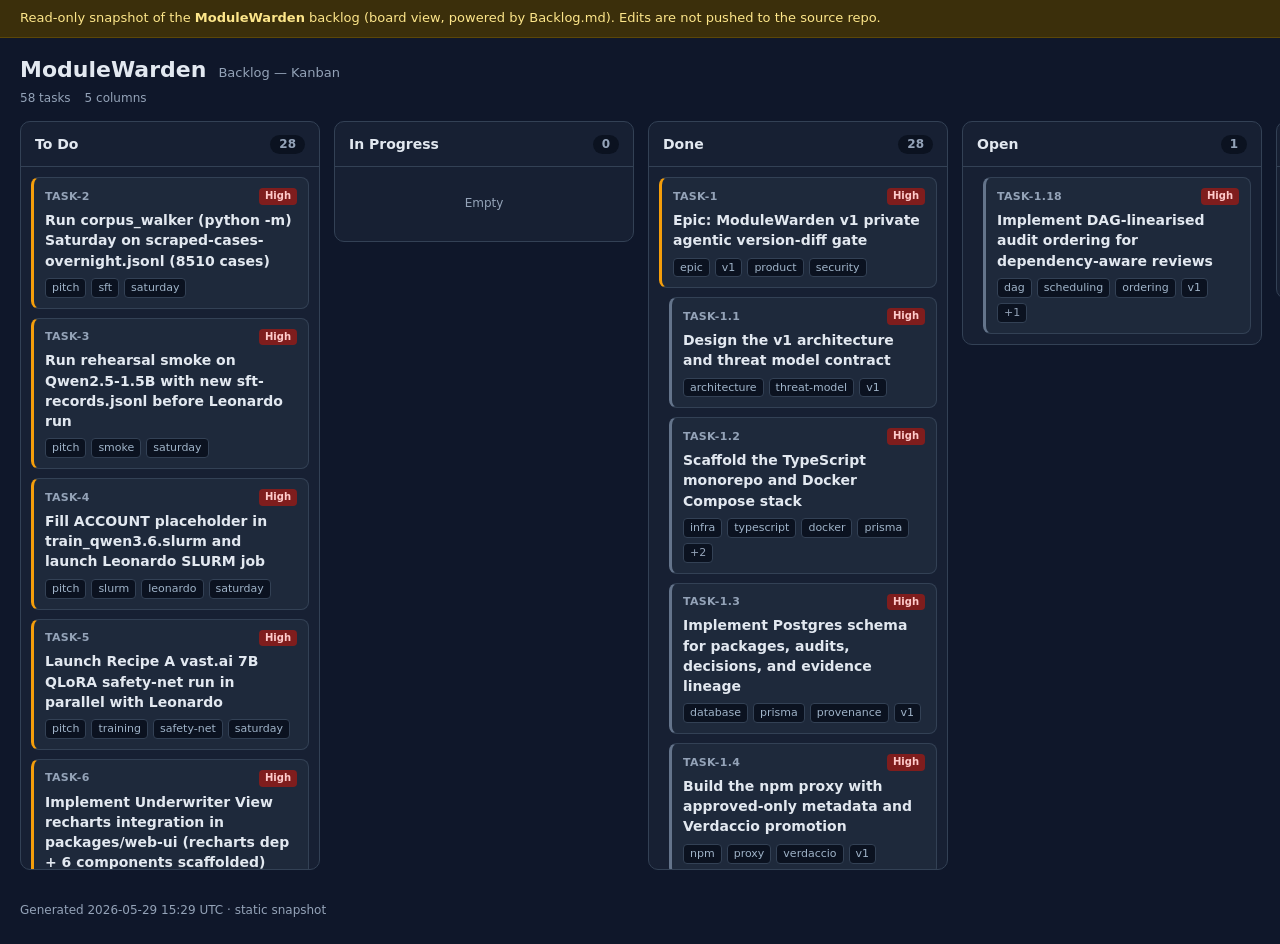
==== board/index.html @ 330437aa "add: ModuleWarden backlog board (static Kanban snapshot)" ====
<!DOCTYPE html>
<html lang="en"><head>
<meta charset="utf-8"/>
<meta name="viewport" content="width=device-width, initial-scale=1"/>
<meta name="robots" content="noindex, nofollow"/>
<title>ModuleWarden — Backlog Board</title>
<style>
  :root{--bg:#0f172a;--panel:#1e293b;--panel2:#172033;--line:#334155;--txt:#e2e8f0;--muted:#94a3b8;--accent:#f59e0b}
  *{box-sizing:border-box}
  body{margin:0;background:var(--bg);color:var(--txt);font:14px/1.45 ui-sans-serif,system-ui,-apple-system,Segoe UI,Roboto,sans-serif}
  .banner{background:#3b2f0b;color:#fde68a;border-bottom:1px solid #5b4708;padding:9px 20px;font-size:13px}
  .top{display:flex;align-items:baseline;gap:12px;padding:16px 20px 4px}
  .top h1{font-size:22px;margin:0;font-weight:800}
  .top .sub{color:var(--muted);font-size:13px}
  .bar{display:flex;gap:14px;color:var(--muted);font-size:12px;padding:0 20px 14px}
  .board{display:flex;gap:14px;padding:0 20px 28px;align-items:flex-start;overflow-x:auto}
  .col{background:var(--panel2);border:1px solid var(--line);border-radius:10px;min-width:300px;max-width:340px;flex:1}
  .col-h{display:flex;justify-content:space-between;align-items:center;padding:12px 14px;font-weight:700;border-bottom:1px solid var(--line)}
  .col-h .count{background:#0b1220;color:var(--muted);border-radius:999px;padding:1px 9px;font-size:12px;font-weight:600}
  .col-body{padding:10px;display:flex;flex-direction:column;gap:9px;max-height:78vh;overflow-y:auto}
  .card{background:var(--panel);border:1px solid var(--line);border-left:3px solid var(--accent);border-radius:8px;padding:10px 11px}
  .card.sub{border-left-color:#64748b;margin-left:10px}
  .card-top{display:flex;justify-content:space-between;align-items:center;margin-bottom:5px}
  .tid{color:var(--muted);font-size:11px;font-weight:700;letter-spacing:.3px}
  .pri{font-size:10px;text-transform:capitalize;border-radius:4px;padding:1px 6px;font-weight:700}
  .p-high{background:#7f1d1d;color:#fecaca}.p-med{background:#78350f;color:#fde68a}.p-low{background:#1e3a5f;color:#bfdbfe}
  .ctitle{font-weight:600;margin-bottom:7px}
  .meta{display:flex;flex-wrap:wrap;gap:5px;align-items:center}
  .tag{background:#0b1220;color:#9fb3c8;border:1px solid var(--line);border-radius:4px;padding:1px 6px;font-size:11px}
  .tag.more{color:var(--muted)}
  .who{margin-left:auto;color:#7dd3fc;font-size:11px}
  .empty{color:var(--muted);text-align:center;padding:18px 0;font-size:12px}
  footer{color:var(--muted);font-size:12px;padding:4px 20px 24px}
</style></head>
<body>
  <div class="banner">Read-only snapshot of the <b>ModuleWarden</b> backlog (board view, powered by Backlog.md). Edits are not pushed to the source repo.</div>
  <div class="top"><h1>ModuleWarden</h1><span class="sub">Backlog &mdash; Kanban</span></div>
  <div class="bar"><span>58 tasks</span><span>5 columns</span></div>
  <div class="board">
    <section class="col">
      <header class="col-h"><span>To Do</span><span class="count">28</span></header>
      <div class="col-body">
  <div class="card">
    <div class="card-top"><span class="tid">TASK-2</span><span class="pri p-high">high</span></div>
    <div class="ctitle">Run corpus_walker (python -m) Saturday on scraped-cases-overnight.jsonl (8510 cases)</div>
    <div class="meta">
      <span class="tag">pitch</span><span class="tag">sft</span><span class="tag">saturday</span>
      
      
    </div>
  </div>
  <div class="card">
    <div class="card-top"><span class="tid">TASK-3</span><span class="pri p-high">high</span></div>
    <div class="ctitle">Run rehearsal smoke on Qwen2.5-1.5B with new sft-records.jsonl before Leonardo run</div>
    <div class="meta">
      <span class="tag">pitch</span><span class="tag">smoke</span><span class="tag">saturday</span>
      
      
    </div>
  </div>
  <div class="card">
    <div class="card-top"><span class="tid">TASK-4</span><span class="pri p-high">high</span></div>
    <div class="ctitle">Fill ACCOUNT placeholder in train_qwen3.6.slurm and launch Leonardo SLURM job</div>
    <div class="meta">
      <span class="tag">pitch</span><span class="tag">slurm</span><span class="tag">leonardo</span><span class="tag">saturday</span>
      
      
    </div>
  </div>
  <div class="card">
    <div class="card-top"><span class="tid">TASK-5</span><span class="pri p-high">high</span></div>
    <div class="ctitle">Launch Recipe A vast.ai 7B QLoRA safety-net run in parallel with Leonardo</div>
    <div class="meta">
      <span class="tag">pitch</span><span class="tag">training</span><span class="tag">safety-net</span><span class="tag">saturday</span>
      
      
    </div>
  </div>
  <div class="card">
    <div class="card-top"><span class="tid">TASK-6</span><span class="pri p-high">high</span></div>
    <div class="ctitle">Implement Underwriter View recharts integration in packages/web-ui (recharts dep + 6 components scaffolded)</div>
    <div class="meta">
      <span class="tag">pitch</span><span class="tag">web-ui</span><span class="tag">recharts</span><span class="tag">saturday</span>
      
      
    </div>
  </div>
  <div class="card">
    <div class="card-top"><span class="tid">TASK-7</span><span class="pri p-high">high</span></div>
    <div class="ctitle">Record 60-second backup demo video per finetune/python/pitch/video-script.md</div>
    <div class="meta">
      <span class="tag">pitch</span><span class="tag">demo</span><span class="tag">video</span><span class="tag">saturday</span>
      
      
    </div>
  </div>
  <div class="card">
    <div class="card-top"><span class="tid">TASK-8</span><span class="pri p-high">high</span></div>
    <div class="ctitle">Execute finetune/python/pitch/preflight-checklist.md Saturday night and Sunday morning</div>
    <div class="meta">
      <span class="tag">pitch</span><span class="tag">preflight</span><span class="tag">sunday</span>
      
      
    </div>
  </div>
  <div class="card">
    <div class="card-top"><span class="tid">TASK-9</span><span class="pri p-high">high</span></div>
    <div class="ctitle">Apply UNIQA case-reveal reframe after Friday 20:30 brief drop</div>
    <div class="meta">
      <span class="tag">pitch</span><span class="tag">uniqa</span><span class="tag">case-reveal</span><span class="tag">friday</span>
      
      
    </div>
  </div>
  <div class="card">
    <div class="card-top"><span class="tid">TASK-10</span><span class="pri p-high">high</span></div>
    <div class="ctitle">Set GITHUB_TOKEN in .env to raise scraper rate limit to 5000/hr</div>
    <div class="meta">
      <span class="tag">finetune</span><span class="tag">scraper</span><span class="tag">pat</span>
      
      
    </div>
  </div>
  <div class="card">
    <div class="card-top"><span class="tid">TASK-11</span><span class="pri p-high">high</span></div>
    <div class="ctitle">Run expanded scrape overnight Friday with max-pages 30</div>
    <div class="meta">
      <span class="tag">finetune</span><span class="tag">scraper</span><span class="tag">friday-overnight</span>
      
      
    </div>
  </div>
  <div class="card">
    <div class="card-top"><span class="tid">TASK-12</span><span class="pri p-high">high</span></div>
    <div class="ctitle">Pull scraped-cases.npm-enriched.jsonl from Nextcloud before Saturday walker</div>
    <div class="meta">
      <span class="tag">finetune</span><span class="tag">nextcloud</span><span class="tag">saturday-morning</span>
      
      
    </div>
  </div>
  <div class="card">
    <div class="card-top"><span class="tid">TASK-13</span><span class="pri p-high">high</span></div>
    <div class="ctitle">Seed 20 benign npm packages via finetune/python/data/benign-packages/seed.sh (unblocks synthetic track)</div>
    <div class="meta">
      <span class="tag">finetune</span><span class="tag">synthetic</span><span class="tag">benign-baseline</span><span class="tag">saturday-morning</span>
      
      
    </div>
  </div>
  <div class="card">
    <div class="card-top"><span class="tid">TASK-14</span><span class="pri p-med">medium</span></div>
    <div class="ctitle">Push benign-packages-seed.tar.gz + sft-records.jsonl to Nextcloud</div>
    <div class="meta">
      <span class="tag">finetune</span><span class="tag">nextcloud</span><span class="tag">saturday</span>
      
      
    </div>
  </div>
  <div class="card">
    <div class="card-top"><span class="tid">TASK-15</span><span class="pri p-med">medium</span></div>
    <div class="ctitle">Build sample-bad-deps Docker image and run gate verification test</div>
    <div class="meta">
      <span class="tag">finetune</span><span class="tag">sample-project</span><span class="tag">gate-verification</span>
      
      
    </div>
  </div>
  <div class="card">
    <div class="card-top"><span class="tid">TASK-16</span><span class="pri p-high">high</span></div>
    <div class="ctitle">Run select-golden-cases.mjs with target 150 max-per-cwe 8 before walker</div>
    <div class="meta">
      <span class="tag">finetune</span><span class="tag">golden-selection</span><span class="tag">saturday-morning</span>
      
      
    </div>
  </div>
  <div class="card">
    <div class="card-top"><span class="tid">TASK-17</span><span class="pri p-med">medium</span></div>
    <div class="ctitle">Pre-download tarballs for golden cases to prevent walker registry stalls</div>
    <div class="meta">
      <span class="tag">finetune</span><span class="tag">walker</span><span class="tag">tarball-cache</span><span class="tag">saturday-morning</span>
      
      
    </div>
  </div>
  <div class="card">
    <div class="card-top"><span class="tid">TASK-18</span><span class="pri p-med">medium</span></div>
    <div class="ctitle">Build finetune/scripts/build-dossiers.mjs per Andreas high-level-plan Step 2</div>
    <div class="meta">
      <span class="tag">finetune</span><span class="tag">andreas-plan</span><span class="tag">mjs-pipeline</span>
      
      
    </div>
  </div>
  <div class="card">
    <div class="card-top"><span class="tid">TASK-19</span><span class="pri p-med">medium</span></div>
    <div class="ctitle">Build finetune/scripts/validate-audit-report.mjs per Andreas high-level-plan Step 4</div>
    <div class="meta">
      <span class="tag">finetune</span><span class="tag">andreas-plan</span><span class="tag">mjs-pipeline</span>
      
      
    </div>
  </div>
  <div class="card">
    <div class="card-top"><span class="tid">TASK-20</span><span class="pri p-med">medium</span></div>
    <div class="ctitle">Build finetune/scripts/build-sft-records.mjs per Andreas high-level-plan Step 5</div>
    <div class="meta">
      <span class="tag">finetune</span><span class="tag">andreas-plan</span><span class="tag">mjs-pipeline</span>
      
      
    </div>
  </div>
  <div class="card">
    <div class="card-top"><span class="tid">TASK-21</span><span class="pri p-med">medium</span></div>
    <div class="ctitle">Integrate Semgrep + OSV-Scanner + TruffleHog + Syft/Grype into dossier evidence pipeline</div>
    <div class="meta">
      <span class="tag">finetune</span><span class="tag">evidence</span><span class="tag">external-tools</span>
      
      
    </div>
  </div>
  <div class="card">
    <div class="card-top"><span class="tid">TASK-30</span><span class="pri p-high">high</span></div>
    <div class="ctitle">Epic: Security and code quality audit remediation</div>
    <div class="meta">
      <span class="tag">epic</span><span class="tag">security</span><span class="tag">quality</span><span class="tag">hardening</span>
      
      
    </div>
  </div>
  <div class="card">
    <div class="card-top"><span class="tid">TASK-30</span><span class="pri p-med">medium</span></div>
    <div class="ctitle">v3 roadmap: generalize audit-runner into a plugin registry (decepticon-core PluginBundle reference)</div>
    <div class="meta">
      <span class="tag">roadmap</span><span class="tag">architecture</span><span class="tag">q4</span><span class="tag">post-hackathon</span>
      
      
    </div>
  </div>
  <div class="card sub">
    <div class="card-top"><span class="tid">TASK-30.1</span></div>
    <div class="ctitle">Remove model API key from Docker container environment variables</div>
    <div class="meta">
      <span class="tag">security</span><span class="tag">critical</span>
      
      
    </div>
  </div>
  <div class="card sub">
    <div class="card-top"><span class="tid">TASK-30.2</span></div>
    <div class="ctitle">Implement actual predecessor-diff computation</div>
    <div class="meta">
      <span class="tag">logic</span><span class="tag">critical</span>
      
      
    </div>
  </div>
  <div class="card sub">
    <div class="card-top"><span class="tid">TASK-30.3</span></div>
    <div class="ctitle">Fix escalation heuristic and implement second-pass model review</div>
    <div class="meta">
      <span class="tag">logic</span><span class="tag">medium</span>
      
      
    </div>
  </div>
  <div class="card sub">
    <div class="card-top"><span class="tid">TASK-30.4</span></div>
    <div class="ctitle">Add rate limiting to all API endpoints</div>
    <div class="meta">
      <span class="tag">security</span><span class="tag">medium</span>
      
      
    </div>
  </div>
  <div class="card">
    <div class="card-top"><span class="tid">TASK-31</span><span class="pri p-med">medium</span></div>
    <div class="ctitle">Add cold-start LLM verifier as a MEASURED arm-5 in the eval matrix (gated on beating arm-2)</div>
    <div class="meta">
      <span class="tag">finetune</span><span class="tag">eval</span><span class="tag">roadmap</span><span class="tag">decision-4</span>
      
      
    </div>
  </div>
  <div class="card">
    <div class="card-top"><span class="tid">TASK-32</span><span class="pri p-med">medium</span></div>
    <div class="ctitle">Build figshare NPM-malware dataset adapter (arXiv:2603.27549, 13708 labeled pkgs)</div>
    <div class="meta">
      <span class="tag">finetune</span><span class="tag">data</span><span class="tag">adapter</span><span class="tag">decision-5</span>
      
      
    </div>
  </div></div>
    </section>
    <section class="col">
      <header class="col-h"><span>In Progress</span><span class="count">0</span></header>
      <div class="col-body"><div class="empty">Empty</div></div>
    </section>
    <section class="col">
      <header class="col-h"><span>Done</span><span class="count">28</span></header>
      <div class="col-body">
  <div class="card">
    <div class="card-top"><span class="tid">TASK-1</span><span class="pri p-high">high</span></div>
    <div class="ctitle">Epic: ModuleWarden v1 private agentic version-diff gate</div>
    <div class="meta">
      <span class="tag">epic</span><span class="tag">v1</span><span class="tag">product</span><span class="tag">security</span>
      
      
    </div>
  </div>
  <div class="card sub">
    <div class="card-top"><span class="tid">TASK-1.1</span><span class="pri p-high">high</span></div>
    <div class="ctitle">Design the v1 architecture and threat model contract</div>
    <div class="meta">
      <span class="tag">architecture</span><span class="tag">threat-model</span><span class="tag">v1</span>
      
      
    </div>
  </div>
  <div class="card sub">
    <div class="card-top"><span class="tid">TASK-1.2</span><span class="pri p-high">high</span></div>
    <div class="ctitle">Scaffold the TypeScript monorepo and Docker Compose stack</div>
    <div class="meta">
      <span class="tag">infra</span><span class="tag">typescript</span><span class="tag">docker</span><span class="tag">prisma</span>
      <span class="tag more">+2</span>
      
    </div>
  </div>
  <div class="card sub">
    <div class="card-top"><span class="tid">TASK-1.3</span><span class="pri p-high">high</span></div>
    <div class="ctitle">Implement Postgres schema for packages, audits, decisions, and evidence lineage</div>
    <div class="meta">
      <span class="tag">database</span><span class="tag">prisma</span><span class="tag">provenance</span><span class="tag">v1</span>
      
      
    </div>
  </div>
  <div class="card sub">
    <div class="card-top"><span class="tid">TASK-1.4</span><span class="pri p-high">high</span></div>
    <div class="ctitle">Build the npm proxy with approved-only metadata and Verdaccio promotion</div>
    <div class="meta">
      <span class="tag">npm</span><span class="tag">proxy</span><span class="tag">verdaccio</span><span class="tag">v1</span>
      
      
    </div>
  </div>
  <div class="card sub">
    <div class="card-top"><span class="tid">TASK-1.5</span><span class="pri p-high">high</span></div>
    <div class="ctitle">Implement lockfile import, used-graph subscriptions, and proactive upstream auditing</div>
    <div class="meta">
      <span class="tag">lockfile</span><span class="tag">subscriptions</span><span class="tag">v1</span>
      
      
    </div>
  </div>
  <div class="card sub">
    <div class="card-top"><span class="tid">TASK-1.6</span><span class="pri p-high">high</span></div>
    <div class="ctitle">Create isolated per-job Docker audit runner with recorded-open egress</div>
    <div class="meta">
      <span class="tag">sandbox</span><span class="tag">docker</span><span class="tag">security</span><span class="tag">v1</span>
      
      
    </div>
  </div>
  <div class="card sub">
    <div class="card-top"><span class="tid">TASK-1.7</span><span class="pri p-high">high</span></div>
    <div class="ctitle">Integrate PI RPC agentic audit harness and ModuleWarden tool API</div>
    <div class="meta">
      <span class="tag">pi</span><span class="tag">agent</span><span class="tag">tools</span><span class="tag">v1</span>
      
      
    </div>
  </div>
  <div class="card sub">
    <div class="card-top"><span class="tid">TASK-1.8</span><span class="pri p-high">high</span></div>
    <div class="ctitle">Build private core prompt packs, custom prompts, escalation, and re-audit scheduling</div>
    <div class="meta">
      <span class="tag">prompts</span><span class="tag">models</span><span class="tag">reaudit</span><span class="tag">v1</span>
      
      
    </div>
  </div>
  <div class="card sub">
    <div class="card-top"><span class="tid">TASK-1.9</span><span class="pri p-high">high</span></div>
    <div class="ctitle">Implement capability-delta extraction and evidence preparation for version diffs</div>
    <div class="meta">
      <span class="tag">analysis</span><span class="tag">diff</span><span class="tag">evidence</span><span class="tag">v1</span>
      
      
    </div>
  </div>
  <div class="card sub">
    <div class="card-top"><span class="tid">TASK-1.10</span><span class="pri p-high">high</span></div>
    <div class="ctitle">Implement verdict policy, security-admin overrides, and developer-safe failure messages</div>
    <div class="meta">
      <span class="tag">policy</span><span class="tag">auth</span><span class="tag">dx</span><span class="tag">v1</span>
      
      
    </div>
  </div>
  <div class="card sub">
    <div class="card-top"><span class="tid">TASK-1.11</span><span class="pri p-med">medium</span></div>
    <div class="ctitle">Build the ModuleWarden developer CLI</div>
    <div class="meta">
      <span class="tag">cli</span><span class="tag">dx</span><span class="tag">v1</span>
      
      
    </div>
  </div>
  <div class="card sub">
    <div class="card-top"><span class="tid">TASK-1.12</span><span class="pri p-high">high</span></div>
    <div class="ctitle">Build the admin visibility dashboard for audit runs, queue, evidence, prompts, and overrides</div>
    <div class="meta">
      <span class="tag">web-ui</span><span class="tag">admin-dashboard</span><span class="tag">audit-visibility</span><span class="tag">security-review</span>
      <span class="tag more">+1</span>
      
    </div>
  </div>
  <div class="card sub">
    <div class="card-top"><span class="tid">TASK-1.13</span><span class="pri p-high">high</span></div>
    <div class="ctitle">Create real-incident replay evaluation harness and quality metrics</div>
    <div class="meta">
      <span class="tag">evaluation</span><span class="tag">security</span><span class="tag">v1</span>
      
      
    </div>
  </div>
  <div class="card sub">
    <div class="card-top"><span class="tid">TASK-1.14</span><span class="pri p-high">high</span></div>
    <div class="ctitle">Add security tests for prompt secrecy, secret isolation, and malicious package behavior</div>
    <div class="meta">
      <span class="tag">security-tests</span><span class="tag">prompts</span><span class="tag">sandbox</span><span class="tag">v1</span>
      
      
    </div>
  </div>
  <div class="card sub">
    <div class="card-top"><span class="tid">TASK-1.15</span><span class="pri p-med">medium</span></div>
    <div class="ctitle">Write operator and developer documentation for v1 semantics and workflows</div>
    <div class="meta">
      <span class="tag">docs</span><span class="tag">dx</span><span class="tag">v1</span>
      
      
    </div>
  </div>
  <div class="card sub">
    <div class="card-top"><span class="tid">TASK-1.16</span><span class="pri p-high">high</span></div>
    <div class="ctitle">Implement pg-boss event and job orchestration</div>
    <div class="meta">
      <span class="tag">jobs</span><span class="tag">events</span><span class="tag">pg-boss</span><span class="tag">postgres</span>
      <span class="tag more">+1</span>
      
    </div>
  </div>
  <div class="card sub">
    <div class="card-top"><span class="tid">TASK-1.17</span></div>
    <div class="ctitle">Review and harden v1 core implementation</div>
    <div class="meta">
      <span class="tag">review</span>
      
      
    </div>
  </div>
  <div class="card">
    <div class="card-top"><span class="tid">TASK-22</span><span class="pri p-high">high</span></div>
    <div class="ctitle">Decide Python vs MJS pipeline: corpus_walker.py exists; build-dossiers.mjs proposed - pick one canonical path</div>
    <div class="meta">
      <span class="tag">finetune</span><span class="tag">architecture-decision</span>
      
      
    </div>
  </div>
  <div class="card">
    <div class="card-top"><span class="tid">TASK-23</span><span class="pri p-high">high</span></div>
    <div class="ctitle">Run pnpm install at repo root to refresh lockfile with recharts before web-ui build</div>
    <div class="meta">
      <span class="tag">web-ui</span><span class="tag">saturday-morning</span>
      
      
    </div>
  </div>
  <div class="card">
    <div class="card-top"><span class="tid">TASK-24</span><span class="pri p-high">high</span></div>
    <div class="ctitle">Verify scraped-cases-overnight.jsonl is 8510 lines before running walker (failsafe)</div>
    <div class="meta">
      <span class="tag">finetune</span><span class="tag">saturday-morning</span><span class="tag">failsafe</span>
      
      
    </div>
  </div>
  <div class="card">
    <div class="card-top"><span class="tid">TASK-25</span><span class="pri p-med">medium</span></div>
    <div class="ctitle">Add outlines or MiniOneRec constrained decoding for guaranteed JSON validity (TBD which path)</div>
    <div class="meta">
      <span class="tag">finetune</span><span class="tag">decoding</span><span class="tag">saturday-afternoon</span>
      
      
    </div>
  </div>
  <div class="card">
    <div class="card-top"><span class="tid">TASK-26</span><span class="pri p-med">medium</span></div>
    <div class="ctitle">Evaluate ExploitBench as cross-domain eval target for trained model (TBD if useful)</div>
    <div class="meta">
      <span class="tag">finetune</span><span class="tag">eval</span><span class="tag">sunday-morning</span>
      
      
    </div>
  </div>
  <div class="card">
    <div class="card-top"><span class="tid">TASK-27</span><span class="pri p-med">medium</span></div>
    <div class="ctitle">Consider Unsloth swap for Option A vast.ai 7B QLoRA (TBD pending validation)</div>
    <div class="meta">
      <span class="tag">finetune</span><span class="tag">training</span><span class="tag">saturday-morning</span>
      
      
    </div>
  </div>
  <div class="card">
    <div class="card-top"><span class="tid">TASK-29</span><span class="pri p-high">high</span></div>
    <div class="ctitle">Remove all fallback paths — replace with fail-early validation</div>
    <div class="meta">
      <span class="tag">quality</span><span class="tag">reliability</span><span class="tag">startup-validation</span><span class="tag">hardening</span>
      
      
    </div>
  </div>
  <div class="card">
    <div class="card-top"><span class="tid">TASK-33</span></div>
    <div class="ctitle">Ship injection-hardening + activation-steering for the audit LLM</div>
    <div class="meta">
      <span class="tag">finetune</span><span class="tag">security</span><span class="tag">saturday-afternoon</span>
      
      
    </div>
  </div>
  <div class="card">
    <div class="card-top"><span class="tid">TASK-34</span></div>
    <div class="ctitle">Ship adaptive steering layer: registry + CAST + calibration</div>
    <div class="meta">
      
      
      
    </div>
  </div>
  <div class="card">
    <div class="card-top"><span class="tid">TASK-35</span></div>
    <div class="ctitle">Ship served-path prompt defense (spotlight + instruction hierarchy)</div>
    <div class="meta">
      
      
      
    </div>
  </div></div>
    </section>
    <section class="col">
      <header class="col-h"><span>Open</span><span class="count">1</span></header>
      <div class="col-body">
  <div class="card sub">
    <div class="card-top"><span class="tid">TASK-1.18</span><span class="pri p-high">high</span></div>
    <div class="ctitle">Implement DAG-linearised audit ordering for dependency-aware reviews</div>
    <div class="meta">
      <span class="tag">dag</span><span class="tag">scheduling</span><span class="tag">ordering</span><span class="tag">v1</span>
      <span class="tag more">+1</span>
      
    </div>
  </div></div>
    </section>
    <section class="col">
      <header class="col-h"><span>Superseded</span><span class="count">1</span></header>
      <div class="col-body">
  <div class="card">
    <div class="card-top"><span class="tid">TASK-28</span><span class="pri p-high">high</span></div>
    <div class="ctitle">Remove file-only audit fallback from agentic audits</div>
    <div class="meta">
      <span class="tag">audit-runner</span><span class="tag">e2e</span><span class="tag">requirement</span>
      
      
    </div>
  </div></div>
    </section></div>
  <footer>Generated 2026-05-29 15:29 UTC &middot; static snapshot</footer>
</body></html>
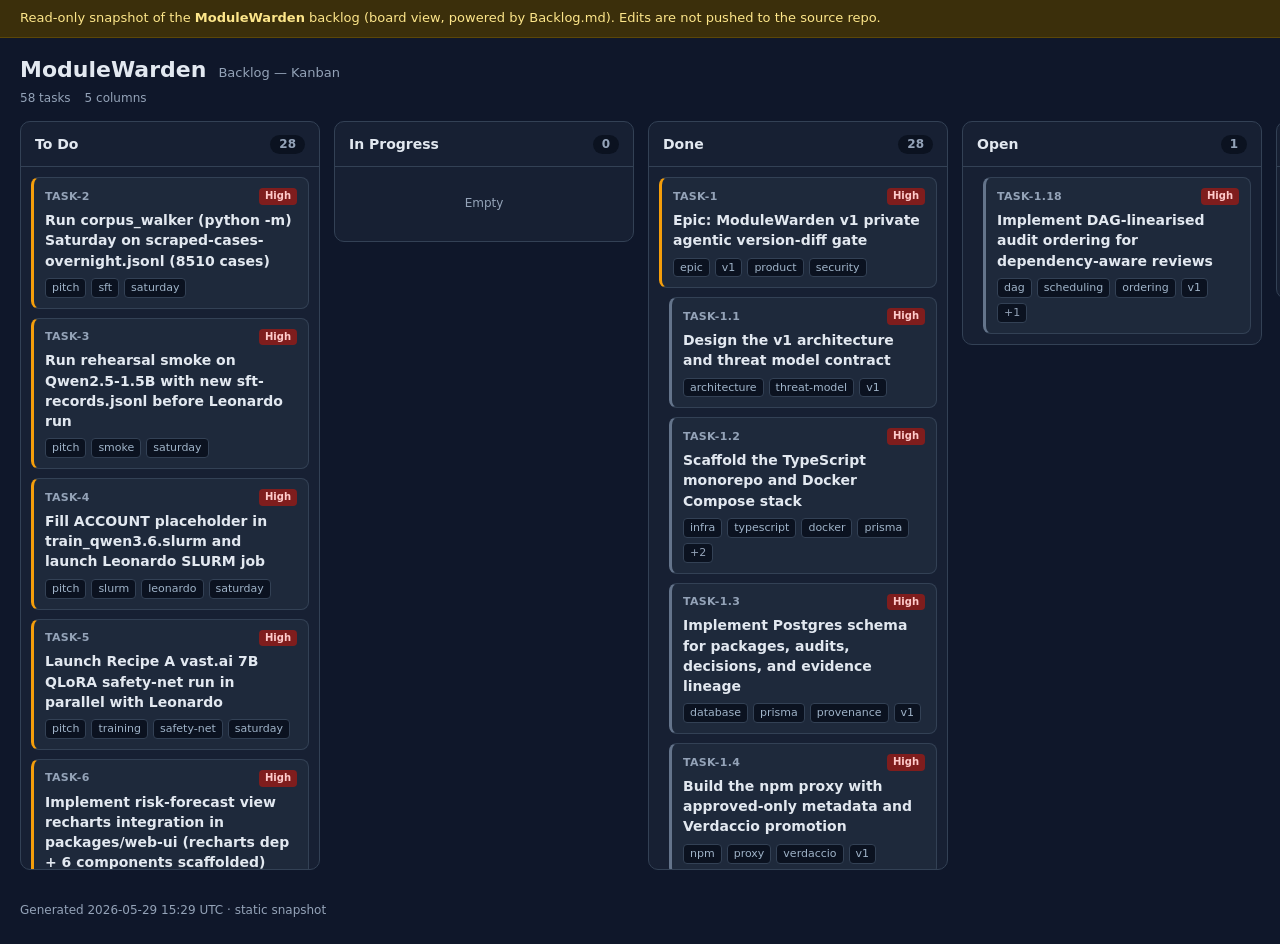
==== commit cd322453: "content: reframe board task cards off insurance (forecast pivot)" ====
--- a/board/index.html
+++ b/board/index.html
@@ -78,7 +78,7 @@
   </div>
   <div class="card">
     <div class="card-top"><span class="tid">TASK-6</span><span class="pri p-high">high</span></div>
-    <div class="ctitle">Implement Underwriter View recharts integration in packages/web-ui (recharts dep + 6 components scaffolded)</div>
+    <div class="ctitle">Implement risk-forecast view recharts integration in packages/web-ui (recharts dep + 6 components scaffolded)</div>
     <div class="meta">
       <span class="tag">pitch</span><span class="tag">web-ui</span><span class="tag">recharts</span><span class="tag">saturday</span>
       
@@ -105,9 +105,9 @@
   </div>
   <div class="card">
     <div class="card-top"><span class="tid">TASK-9</span><span class="pri p-high">high</span></div>
-    <div class="ctitle">Apply UNIQA case-reveal reframe after Friday 20:30 brief drop</div>
-    <div class="meta">
-      <span class="tag">pitch</span><span class="tag">uniqa</span><span class="tag">case-reveal</span><span class="tag">friday</span>
+    <div class="ctitle">Apply Sybilion forecast-track case-reveal reframe after Friday 20:30 brief drop</div>
+    <div class="meta">
+      <span class="tag">pitch</span><span class="tag">sybilion</span><span class="tag">case-reveal</span><span class="tag">friday</span>
       
       
     </div>
